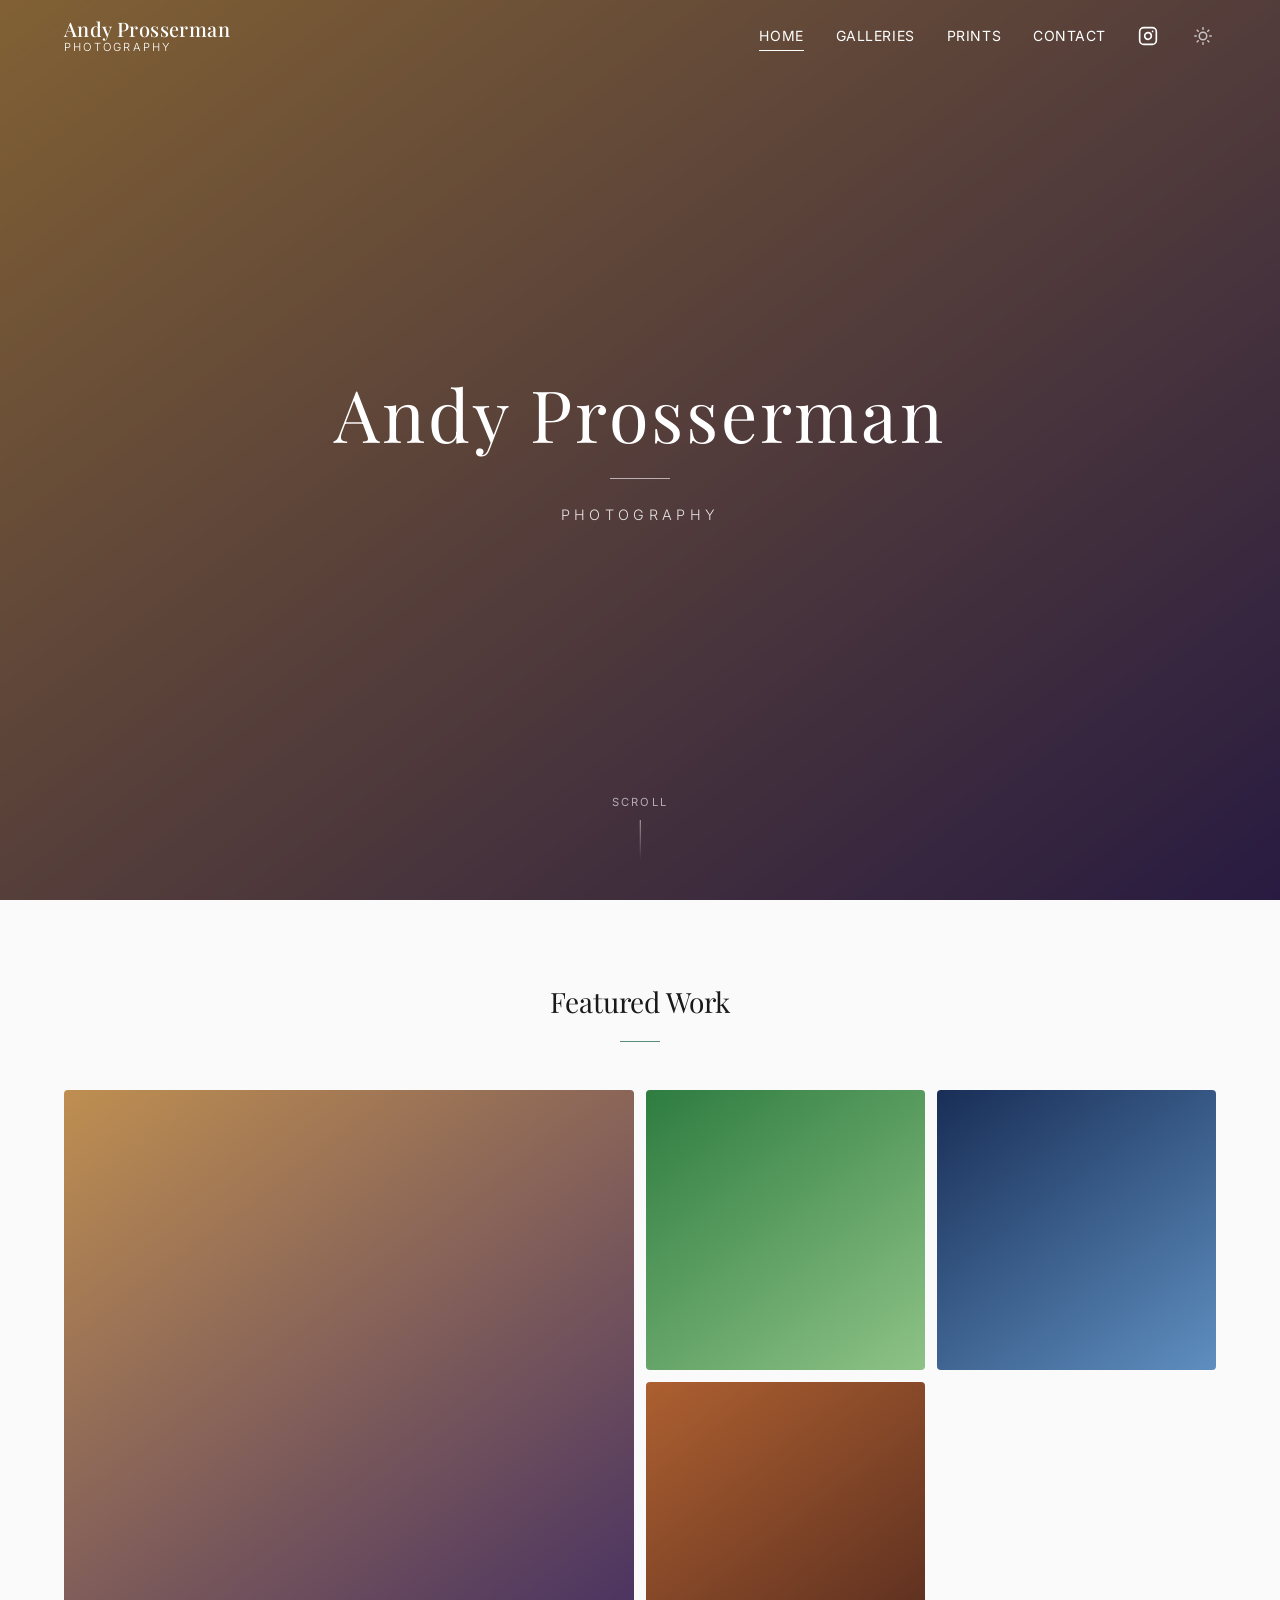
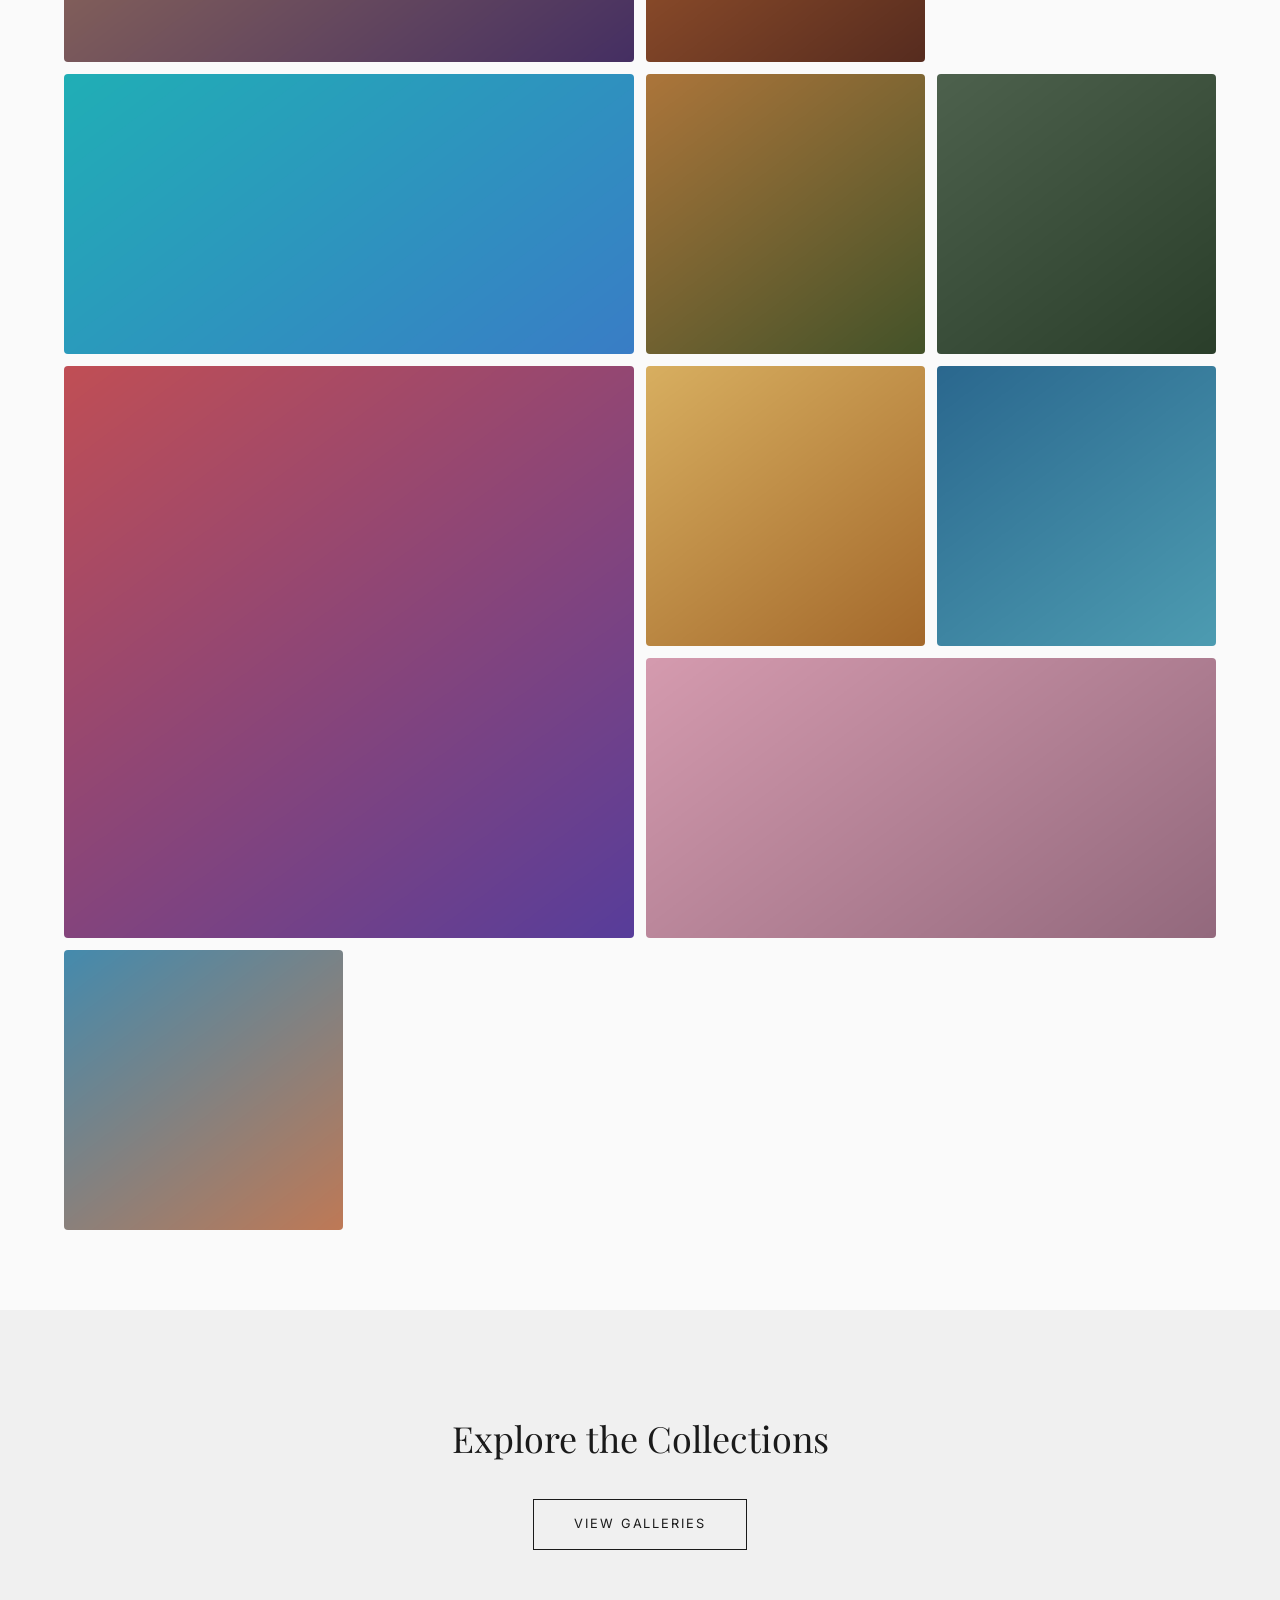
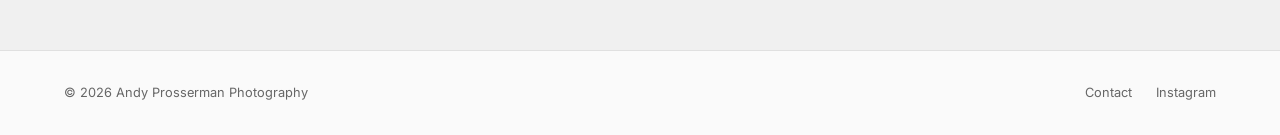
==== index.html @ 7dec8a76 "Initial commit - Andy Prosserman Photography website" ====
<!DOCTYPE html>
<html lang="en">
<head>
  <meta charset="UTF-8">
  <meta name="viewport" content="width=device-width, initial-scale=1.0">
  <title>Andy Prosserman Photography</title>
  <link rel="stylesheet" href="styles.css">
  <link rel="preconnect" href="https://fonts.googleapis.com">
  <link rel="preconnect" href="https://fonts.gstatic.com" crossorigin>
  <link href="https://fonts.googleapis.com/css2?family=Inter:wght@300;400;500&family=Playfair+Display:wght@400;500;600&display=swap" rel="stylesheet">
</head>
<body>
  <header class="site-header">
    <div class="header-inner">
      <a href="index.html" class="logo">
        <span class="logo-name">Andy Prosserman</span>
        <span class="logo-tagline">Photography</span>
      </a>
      <button class="menu-toggle" aria-label="Toggle menu">
        <span></span><span></span><span></span>
      </button>
      <nav class="main-nav">
        <a href="index.html" class="active">Home</a>
        <a href="galleries.html">Galleries</a>
        <a href="prints.html">Prints</a>
        <a href="contact.html">Contact</a>
        <a href="#" class="nav-instagram" id="instagramLink" target="_blank" rel="noopener" aria-label="Instagram">
          <svg width="20" height="20" viewBox="0 0 24 24" fill="none" stroke="currentColor" stroke-width="2" stroke-linecap="round" stroke-linejoin="round">
            <rect x="2" y="2" width="20" height="20" rx="5" ry="5"/>
            <path d="M16 11.37A4 4 0 1 1 12.63 8 4 4 0 0 1 16 11.37z"/>
            <line x1="17.5" y1="6.5" x2="17.51" y2="6.5"/>
          </svg>
        </a>
        <button class="dark-mode-toggle" id="darkModeToggle" aria-label="Toggle dark mode">
          <svg class="icon-sun" width="18" height="18" viewBox="0 0 24 24" fill="none" stroke="currentColor" stroke-width="2" stroke-linecap="round" stroke-linejoin="round">
            <circle cx="12" cy="12" r="5"/><line x1="12" y1="1" x2="12" y2="3"/><line x1="12" y1="21" x2="12" y2="23"/><line x1="4.22" y1="4.22" x2="5.64" y2="5.64"/><line x1="18.36" y1="18.36" x2="19.78" y2="19.78"/><line x1="1" y1="12" x2="3" y2="12"/><line x1="21" y1="12" x2="23" y2="12"/><line x1="4.22" y1="19.78" x2="5.64" y2="18.36"/><line x1="18.36" y1="5.64" x2="19.78" y2="4.22"/>
          </svg>
          <svg class="icon-moon" width="18" height="18" viewBox="0 0 24 24" fill="none" stroke="currentColor" stroke-width="2" stroke-linecap="round" stroke-linejoin="round">
            <path d="M21 12.79A9 9 0 1 1 11.21 3 7 7 0 0 0 21 12.79z"/>
          </svg>
        </button>
      </nav>
    </div>
  </header>

  <main>
    <section class="hero" id="hero">
      <img class="hero-bg" id="heroBg" src="" alt="">
      <div class="hero-overlay"></div>
      <div class="hero-content">
        <h1 class="reveal">Andy Prosserman</h1>
        <div class="hero-divider reveal"></div>
        <p class="reveal">Photography</p>
      </div>
      <div class="hero-scroll-hint">
        <span>Scroll</span>
        <div class="scroll-line"></div>
      </div>
    </section>

    <section class="featured-work">
      <div class="container">
        <h2 class="section-title reveal">Featured Work</h2>
        <div class="photo-grid mixed-grid" id="featuredGrid"></div>
      </div>
    </section>

    <section class="cta-section">
      <div class="container">
        <h2 class="reveal">Explore the Collections</h2>
        <a href="galleries.html" class="btn reveal">View Galleries</a>
      </div>
    </section>
  </main>

  <footer class="site-footer">
    <div class="container">
      <div class="footer-inner">
        <p>&copy; <span id="year"></span> Andy Prosserman Photography</p>
        <div class="footer-links">
          <a href="contact.html">Contact</a>
          <a href="#" id="footerInstagram" target="_blank" rel="noopener">Instagram</a>
        </div>
      </div>
    </div>
  </footer>

  <div class="lightbox" id="lightbox">
    <button class="lightbox-close" aria-label="Close">&times;</button>
    <button class="lightbox-prev" aria-label="Previous">&lsaquo;</button>
    <button class="lightbox-next" aria-label="Next">&rsaquo;</button>
    <div class="lightbox-content">
      <img src="" alt="" id="lightboxImg">
      <div class="lightbox-caption" id="lightboxCaption"></div>
    </div>
  </div>

  <script src="script.js"></script>
  <script>
    loadFeaturedPhotos();
  </script>
</body>
</html>
---- styles.css ----
/* === Reset & Base === */
*, *::before, *::after {
  margin: 0;
  padding: 0;
  box-sizing: border-box;
}

:root {
  --bg: #fafafa;
  --bg-alt: #f0f0f0;
  --text: #1a1a1a;
  --text-light: #666;
  --accent: #5a8a7a;
  --accent-hover: #4a7568;
  --border: #e0e0e0;
  --white: #ffffff;
  --shadow: 0 2px 20px rgba(0, 0, 0, 0.08);
  --shadow-lg: 0 8px 40px rgba(0, 0, 0, 0.12);
  --radius: 4px;
  --transition: 0.3s ease;
  --font-body: 'Inter', -apple-system, BlinkMacSystemFont, sans-serif;
  --font-heading: 'Playfair Display', Georgia, serif;
}

[data-theme="dark"] {
  --bg: #0f0f0f;
  --bg-alt: #1a1a1a;
  --text: #e8e8e8;
  --text-light: #999;
  --border: #2a2a2a;
  --white: #ffffff;
  --shadow: 0 2px 20px rgba(0, 0, 0, 0.3);
  --shadow-lg: 0 8px 40px rgba(0, 0, 0, 0.5);
}

[data-theme="dark"] .site-header {
  background: rgba(15, 15, 15, 0.95);
}

[data-theme="dark"] .site-header.header-transparent {
  background: transparent;
}

[data-theme="dark"] .main-nav a:hover,
[data-theme="dark"] .main-nav a.active {
  color: var(--text);
}

[data-theme="dark"] .form-group input,
[data-theme="dark"] .form-group select,
[data-theme="dark"] .form-group textarea,
[data-theme="dark"] .notify-form input {
  background: #1a1a1a;
  color: var(--text);
  border-color: var(--border);
}

[data-theme="dark"] .lightbox {
  background: rgba(0, 0, 0, 0.97);
}

[data-theme="dark"] .btn {
  color: var(--text);
  border-color: var(--text);
}

[data-theme="dark"] .btn:hover {
  background: var(--text);
  color: #0f0f0f;
}

html {
  scroll-behavior: smooth;
}

body {
  font-family: var(--font-body);
  color: var(--text);
  background: var(--bg);
  line-height: 1.6;
  -webkit-font-smoothing: antialiased;
}

img {
  max-width: 100%;
  height: auto;
  display: block;
}

a {
  color: var(--text);
  text-decoration: none;
  transition: color var(--transition);
}

a:hover {
  color: var(--accent);
}

.container {
  max-width: 1200px;
  margin: 0 auto;
  padding: 0 24px;
}

/* === Header === */
.site-header {
  position: fixed;
  top: 0;
  left: 0;
  right: 0;
  z-index: 100;
  background: rgba(250, 250, 250, 0.95);
  backdrop-filter: blur(10px);
  border-bottom: 1px solid var(--border);
  transition: background 0.4s ease, border-color 0.4s ease;
}

.site-header.header-transparent {
  background: transparent;
  backdrop-filter: none;
  border-bottom-color: transparent;
}

.site-header.header-transparent .logo-name,
.site-header.header-transparent .logo-tagline,
.site-header.header-transparent .main-nav a,
.site-header.header-transparent .menu-toggle span {
  color: white;
}

.site-header.header-transparent .nav-instagram {
  color: white;
}

.header-inner {
  max-width: 1200px;
  margin: 0 auto;
  padding: 0 24px;
  display: flex;
  align-items: center;
  justify-content: space-between;
  height: 72px;
}

.logo {
  display: flex;
  flex-direction: column;
  line-height: 1.2;
}

.logo:hover {
  color: var(--text);
}

.logo-name {
  font-family: var(--font-heading);
  font-size: 1.25rem;
  font-weight: 500;
  letter-spacing: 0.02em;
  transition: color 0.4s ease;
}

.logo-tagline {
  font-size: 0.7rem;
  text-transform: uppercase;
  letter-spacing: 0.2em;
  color: var(--text-light);
  font-weight: 300;
  transition: color 0.4s ease;
}

.main-nav {
  display: flex;
  align-items: center;
  gap: clamp(16px, 2.5vw, 32px);
}

.main-nav a {
  font-size: 0.875rem;
  font-weight: 400;
  letter-spacing: 0.04em;
  text-transform: uppercase;
  color: var(--text-light);
  position: relative;
  transition: color 0.4s ease;
}

.main-nav a::after {
  content: '';
  position: absolute;
  bottom: -4px;
  left: 0;
  width: 0;
  height: 1px;
  background: var(--accent);
  transition: width var(--transition);
}

.main-nav a:hover,
.main-nav a.active {
  color: var(--text);
}

.site-header.header-transparent .main-nav a:hover,
.site-header.header-transparent .main-nav a.active {
  color: white;
}

.main-nav a:hover::after,
.main-nav a.active::after {
  width: 100%;
}

.site-header.header-transparent .main-nav a::after {
  background: white;
}

.nav-instagram {
  display: flex;
  align-items: center;
  transition: color 0.4s ease;
}

.nav-instagram::after {
  display: none !important;
}

/* Dark Mode Toggle */
.dark-mode-toggle {
  background: none;
  border: none;
  cursor: pointer;
  padding: 4px;
  display: flex;
  align-items: center;
  justify-content: center;
  color: var(--text-light);
  transition: color var(--transition);
}

.dark-mode-toggle:hover {
  color: var(--text);
}

.site-header.header-transparent .dark-mode-toggle {
  color: rgba(255, 255, 255, 0.7);
}

.site-header.header-transparent .dark-mode-toggle:hover {
  color: white;
}

.dark-mode-toggle .icon-moon {
  display: none;
}

[data-theme="dark"] .dark-mode-toggle .icon-sun {
  display: none;
}

[data-theme="dark"] .dark-mode-toggle .icon-moon {
  display: block;
}

.menu-toggle {
  display: none;
  flex-direction: column;
  gap: 5px;
  background: none;
  border: none;
  cursor: pointer;
  padding: 4px;
}

.menu-toggle span {
  display: block;
  width: 24px;
  height: 2px;
  background: var(--text);
  transition: var(--transition);
}

/* === Hero (Full-Bleed) === */
.hero {
  position: relative;
  height: 100vh;
  min-height: 600px;
  display: flex;
  align-items: center;
  justify-content: center;
  overflow: hidden;
}

.hero-bg {
  position: absolute;
  inset: 0;
  width: 100%;
  height: 100%;
  object-fit: cover;
  z-index: 0;
}

.hero-overlay {
  position: absolute;
  inset: 0;
  background: rgba(0, 0, 0, 0.35);
  z-index: 1;
}

.hero-content {
  position: relative;
  z-index: 2;
  text-align: center;
  color: white;
  padding: 0 24px;
  max-width: 100%;
}

.hero h1 {
  font-family: var(--font-heading);
  font-size: clamp(2.5rem, 6vw, 4.5rem);
  font-weight: 400;
  letter-spacing: 0.04em;
  margin-bottom: 0;
  line-height: 1.1;
}

.hero-divider {
  width: 60px;
  height: 1px;
  background: rgba(255, 255, 255, 0.6);
  margin: 24px auto;
}

.hero p {
  font-size: 0.9rem;
  text-transform: uppercase;
  letter-spacing: 0.3em;
  font-weight: 300;
  color: rgba(255, 255, 255, 0.85);
}

.hero-scroll-hint {
  position: absolute;
  bottom: 40px;
  left: 50%;
  transform: translateX(-50%);
  z-index: 2;
  display: flex;
  flex-direction: column;
  align-items: center;
  gap: 8px;
  color: rgba(255, 255, 255, 0.6);
}

.hero-scroll-hint span {
  font-size: 0.7rem;
  text-transform: uppercase;
  letter-spacing: 0.2em;
}

.scroll-line {
  width: 1px;
  height: 40px;
  background: linear-gradient(to bottom, rgba(255,255,255,0.6), transparent);
  animation: scrollPulse 2s ease-in-out infinite;
}

@keyframes scrollPulse {
  0%, 100% { opacity: 1; transform: scaleY(1); }
  50% { opacity: 0.4; transform: scaleY(0.6); }
}

/* === Scroll Reveal === */
.reveal {
  opacity: 0;
  transform: translateY(30px);
  transition: opacity 0.8s ease, transform 0.8s ease;
}

.reveal.visible {
  opacity: 1;
  transform: translateY(0);
}

.reveal-delay-1 { transition-delay: 0.1s; }
.reveal-delay-2 { transition-delay: 0.2s; }
.reveal-delay-3 { transition-delay: 0.3s; }

/* === Section Titles === */
.section-title {
  font-family: var(--font-heading);
  font-size: 1.75rem;
  font-weight: 400;
  text-align: center;
  margin-bottom: 48px;
  position: relative;
}

.section-title::after {
  content: '';
  display: block;
  width: 40px;
  height: 1px;
  background: var(--accent);
  margin: 16px auto 0;
}

/* === Photo Grid === */
.photo-grid {
  display: grid;
  grid-template-columns: repeat(3, 1fr);
  gap: 16px;
}

/* Mixed grid: varied sizes for visual interest */
.mixed-grid {
  grid-template-columns: repeat(4, 1fr);
  grid-auto-rows: 280px;
  gap: 12px;
}

.mixed-grid .photo-card { aspect-ratio: auto; }

.mixed-grid .photo-card:nth-child(1) {
  grid-column: span 2;
  grid-row: span 2;
}

.mixed-grid .photo-card:nth-child(5) {
  grid-column: span 2;
}

.mixed-grid .photo-card:nth-child(8) {
  grid-column: span 2;
  grid-row: span 2;
}

.mixed-grid .photo-card:nth-child(11) {
  grid-column: span 2;
}

/* === Photo Card === */
.photo-card {
  position: relative;
  overflow: hidden;
  border-radius: var(--radius);
  cursor: pointer;
  aspect-ratio: 4 / 3;
  background: var(--bg-alt);
}

.photo-card img {
  width: 100%;
  height: 100%;
  object-fit: cover;
  transition: transform 0.8s cubic-bezier(0.25, 0.46, 0.45, 0.94), filter 0.5s ease;
}

.photo-card:hover img {
  transform: scale(1.08);
  filter: brightness(1.05);
}

.photo-card .photo-overlay {
  position: absolute;
  inset: 0;
  display: flex;
  flex-direction: column;
  justify-content: flex-end;
  padding: 24px 20px;
  background: linear-gradient(transparent 50%, rgba(0, 0, 0, 0.5));
  color: white;
  opacity: 0;
  transition: opacity 0.4s ease;
}

.photo-card:hover .photo-overlay {
  opacity: 1;
}

.photo-overlay .photo-location {
  font-size: 0.75rem;
  text-transform: uppercase;
  letter-spacing: 0.15em;
  font-weight: 400;
}

.photo-overlay .photo-view {
  position: absolute;
  top: 50%;
  left: 50%;
  transform: translate(-50%, -50%) scale(0.8);
  width: 48px;
  height: 48px;
  border: 2px solid rgba(255, 255, 255, 0.8);
  border-radius: 50%;
  display: flex;
  align-items: center;
  justify-content: center;
  transition: transform 0.4s ease, opacity 0.4s ease;
  opacity: 0;
}

.photo-card:hover .photo-view {
  transform: translate(-50%, -50%) scale(1);
  opacity: 1;
}

.photo-view svg {
  width: 20px;
  height: 20px;
  stroke: white;
  fill: none;
  stroke-width: 2;
}

/* Scroll-triggered card animation */
.photo-card {
  opacity: 0;
  transform: translateY(40px);
  transition: opacity 0.6s ease, transform 0.6s ease;
}

.photo-card.visible {
  opacity: 1;
  transform: translateY(0);
}

/* Staggered delays */
.photo-card:nth-child(4n+1) { transition-delay: 0s; }
.photo-card:nth-child(4n+2) { transition-delay: 0.1s; }
.photo-card:nth-child(4n+3) { transition-delay: 0.2s; }
.photo-card:nth-child(4n+4) { transition-delay: 0.3s; }

/* === Featured Work === */
.featured-work {
  padding: 80px 0 80px;
}

/* === CTA Section === */
.cta-section {
  padding: 100px 0;
  text-align: center;
  background: var(--bg-alt);
}

.cta-section h2 {
  font-family: var(--font-heading);
  font-size: 2.25rem;
  font-weight: 400;
  margin-bottom: 32px;
}

/* === Button === */
.btn {
  display: inline-block;
  padding: 14px 40px;
  background: transparent;
  color: var(--text);
  font-family: var(--font-body);
  font-size: 0.8rem;
  font-weight: 400;
  letter-spacing: 0.15em;
  text-transform: uppercase;
  border: 1px solid var(--text);
  border-radius: 0;
  cursor: pointer;
  transition: background var(--transition), color var(--transition), transform var(--transition);
}

.btn:hover {
  background: var(--text);
  color: var(--white);
  transform: translateY(-2px);
}

.btn-full {
  width: 100%;
}

.btn-accent {
  background: var(--accent);
  color: var(--white);
  border-color: var(--accent);
}

.btn-accent:hover {
  background: var(--accent-hover);
  border-color: var(--accent-hover);
  color: var(--white);
}

/* === Page Header === */
.page-header {
  padding: 120px 0 48px;
  text-align: center;
}

.page-header h1 {
  font-family: var(--font-heading);
  font-size: 2.5rem;
  font-weight: 400;
  margin-bottom: 12px;
}

.page-header p {
  color: var(--text-light);
  font-weight: 300;
}

.back-link {
  display: inline-block;
  font-size: 0.875rem;
  color: var(--accent);
  margin-bottom: 16px;
}

.back-link:hover {
  color: var(--accent-hover);
}

/* === Galleries Grid === */
.galleries-grid-section {
  padding: 0 0 80px;
}

.galleries-grid {
  display: grid;
  grid-template-columns: repeat(2, 1fr);
  gap: 24px;
}

.gallery-card {
  position: relative;
  overflow: hidden;
  border-radius: var(--radius);
  aspect-ratio: 16 / 10;
  background: var(--bg-alt);
  opacity: 0;
  transform: translateY(40px);
  transition: opacity 0.6s ease, transform 0.6s ease;
}

.gallery-card.visible {
  opacity: 1;
  transform: translateY(0);
}

.gallery-card:nth-child(2n+2) { transition-delay: 0.15s; }

.gallery-card img {
  width: 100%;
  height: 100%;
  object-fit: cover;
  transition: transform 0.8s cubic-bezier(0.25, 0.46, 0.45, 0.94);
}

.gallery-card:hover img {
  transform: scale(1.08);
}

.gallery-card .gallery-card-overlay {
  position: absolute;
  inset: 0;
  display: flex;
  flex-direction: column;
  justify-content: flex-end;
  padding: 32px;
  background: linear-gradient(transparent 40%, rgba(0, 0, 0, 0.7));
  color: white;
  transition: background var(--transition);
}

.gallery-card:hover .gallery-card-overlay {
  background: linear-gradient(transparent 30%, rgba(0, 0, 0, 0.8));
}

.gallery-card-overlay h3 {
  font-family: var(--font-heading);
  font-size: 1.5rem;
  font-weight: 400;
  margin-bottom: 4px;
}

.gallery-card-overlay p {
  font-size: 0.85rem;
  opacity: 0.85;
  font-weight: 300;
}

/* === Gallery Photos === */
.gallery-photos-section {
  padding: 0 0 80px;
}

/* === Prints === */
.prints-section {
  padding: 0 0 80px;
}

.prints-coming-soon {
  text-align: center;
  padding: 60px 0;
  max-width: 560px;
  margin: 0 auto;
}

.prints-icon {
  color: var(--accent);
  margin-bottom: 24px;
}

.prints-coming-soon h2 {
  font-family: var(--font-heading);
  font-size: 2rem;
  font-weight: 400;
  margin-bottom: 16px;
}

.prints-coming-soon p {
  color: var(--text-light);
  font-weight: 300;
  margin-bottom: 16px;
  line-height: 1.7;
}

.notify-form {
  display: flex;
  gap: 8px;
  max-width: 400px;
  margin: 24px auto;
}

.notify-form input {
  flex: 1;
  padding: 12px 16px;
  border: 1px solid var(--border);
  border-radius: var(--radius);
  font-family: var(--font-body);
  font-size: 0.875rem;
  background: var(--white);
  transition: border-color var(--transition);
}

.notify-form input:focus {
  outline: none;
  border-color: var(--accent);
}

.prints-note {
  font-size: 0.875rem;
  margin-top: 24px;
}

.prints-note a {
  color: var(--accent);
  text-decoration: underline;
}

.prints-preview {
  margin-top: 60px;
}

/* === Contact === */
.contact-section {
  padding: 0 0 80px;
}

.contact-grid {
  display: grid;
  grid-template-columns: 1fr 1.2fr;
  gap: 64px;
  align-items: start;
}

.contact-info h2 {
  font-family: var(--font-heading);
  font-size: 1.75rem;
  font-weight: 400;
  margin-bottom: 16px;
}

.contact-info > p {
  color: var(--text-light);
  font-weight: 300;
  line-height: 1.7;
  margin-bottom: 32px;
}

.contact-details {
  display: flex;
  flex-direction: column;
  gap: 16px;
}

.contact-item {
  display: flex;
  align-items: center;
  gap: 12px;
  color: var(--text-light);
}

.contact-item svg {
  flex-shrink: 0;
  color: var(--accent);
}

.contact-item a {
  color: var(--accent);
}

.contact-item a:hover {
  color: var(--accent-hover);
}

.contact-form {
  display: flex;
  flex-direction: column;
  gap: 20px;
}

.form-group {
  display: flex;
  flex-direction: column;
  gap: 6px;
}

.form-group label {
  font-size: 0.8rem;
  text-transform: uppercase;
  letter-spacing: 0.08em;
  color: var(--text-light);
  font-weight: 400;
}

.form-group input,
.form-group select,
.form-group textarea {
  padding: 12px 16px;
  border: 1px solid var(--border);
  border-radius: var(--radius);
  font-family: var(--font-body);
  font-size: 0.95rem;
  background: var(--white);
  color: var(--text);
  transition: border-color var(--transition);
  resize: vertical;
}

.form-group input:focus,
.form-group select:focus,
.form-group textarea:focus {
  outline: none;
  border-color: var(--accent);
}

.form-status {
  text-align: center;
  font-size: 0.9rem;
  min-height: 24px;
}

.form-status.success {
  color: var(--accent);
}

.form-status.error {
  color: #c45;
}

/* === Lightbox === */
.lightbox {
  position: fixed;
  inset: 0;
  z-index: 1000;
  background: rgba(10, 10, 10, 0.95);
  display: flex;
  align-items: center;
  justify-content: center;
  opacity: 0;
  visibility: hidden;
  transition: opacity 0.4s ease, visibility 0.4s ease;
}

.lightbox.active {
  opacity: 1;
  visibility: visible;
}

.lightbox-close {
  position: absolute;
  top: 24px;
  right: 24px;
  background: none;
  border: none;
  font-size: 2rem;
  color: rgba(255, 255, 255, 0.7);
  cursor: pointer;
  width: 48px;
  height: 48px;
  display: flex;
  align-items: center;
  justify-content: center;
  transition: color var(--transition);
  z-index: 10;
}

.lightbox-close:hover {
  color: white;
}

.lightbox-prev,
.lightbox-next {
  position: absolute;
  top: 50%;
  transform: translateY(-50%);
  background: none;
  border: none;
  font-size: 3rem;
  color: rgba(255, 255, 255, 0.4);
  cursor: pointer;
  padding: 16px;
  transition: color var(--transition);
  z-index: 10;
}

.lightbox-prev { left: 16px; }
.lightbox-next { right: 16px; }

.lightbox-prev:hover,
.lightbox-next:hover {
  color: white;
}

.lightbox-content {
  max-width: 90vw;
  max-height: 85vh;
  display: flex;
  flex-direction: column;
  align-items: center;
}

.lightbox-content img {
  max-width: 100%;
  max-height: 80vh;
  object-fit: contain;
  border-radius: 0;
}

.lightbox-caption {
  margin-top: 20px;
  font-size: 0.8rem;
  color: rgba(255, 255, 255, 0.6);
  text-align: center;
  letter-spacing: 0.08em;
  text-transform: uppercase;
}

/* === Footer === */
.site-footer {
  padding: 32px 0;
  border-top: 1px solid var(--border);
}

.footer-inner {
  display: flex;
  justify-content: space-between;
  align-items: center;
}

.footer-inner p {
  font-size: 0.8rem;
  color: var(--text-light);
}

.footer-links {
  display: flex;
  gap: 24px;
}

.footer-links a {
  font-size: 0.8rem;
  color: var(--text-light);
}

.footer-links a:hover {
  color: var(--accent);
}

/* === Responsive === */
@media (max-width: 900px) {
  .photo-grid {
    grid-template-columns: repeat(2, 1fr);
  }

  .mixed-grid {
    grid-template-columns: repeat(2, 1fr);
    grid-auto-rows: 240px;
  }

  .mixed-grid .photo-card:nth-child(1) {
    grid-column: span 2;
    grid-row: span 1;
  }

  .mixed-grid .photo-card:nth-child(5) {
    grid-column: span 1;
  }

  .mixed-grid .photo-card:nth-child(8) {
    grid-column: span 2;
    grid-row: span 1;
  }

  .mixed-grid .photo-card:nth-child(11) {
    grid-column: span 1;
  }

  .galleries-grid {
    grid-template-columns: 1fr;
  }

  .contact-grid {
    grid-template-columns: 1fr;
    gap: 40px;
  }

  .hero h1 {
    font-size: 3rem;
  }
}

@media (max-width: 640px) {
  .menu-toggle {
    display: flex;
  }

  .main-nav {
    position: fixed;
    top: 72px;
    left: 0;
    right: 0;
    background: rgba(250, 250, 250, 0.98);
    backdrop-filter: blur(10px);
    flex-direction: column;
    padding: 24px;
    gap: 20px;
    border-bottom: 1px solid var(--border);
    transform: translateY(-100%);
    opacity: 0;
    visibility: hidden;
    transition: transform 0.3s ease, opacity 0.3s ease, visibility 0.3s ease;
  }

  .site-header.header-transparent .main-nav {
    background: rgba(0, 0, 0, 0.9);
  }

  [data-theme="dark"] .main-nav {
    background: rgba(15, 15, 15, 0.98);
  }

  .main-nav.open {
    transform: translateY(0);
    opacity: 1;
    visibility: visible;
  }

  .photo-grid,
  .mixed-grid {
    grid-template-columns: repeat(2, 1fr);
    grid-auto-rows: auto;
    gap: 8px;
  }

  .mixed-grid .photo-card {
    grid-column: span 1 !important;
    grid-row: span 1 !important;
    aspect-ratio: 3 / 4;
  }

  .hero {
    min-height: 100vh;
  }

  .hero h1 {
    font-size: 2.5rem;
  }

  .hero p {
    font-size: 0.75rem;
    letter-spacing: 0.2em;
  }

  .page-header {
    padding: 100px 0 32px;
  }

  .page-header h1 {
    font-size: 2rem;
  }

  .header-inner {
    height: 60px;
  }

  .main-nav {
    top: 60px;
  }

  .notify-form {
    flex-direction: column;
  }

  .footer-inner {
    flex-direction: column;
    gap: 12px;
    text-align: center;
  }

  .lightbox-prev,
  .lightbox-next {
    font-size: 2rem;
  }
}
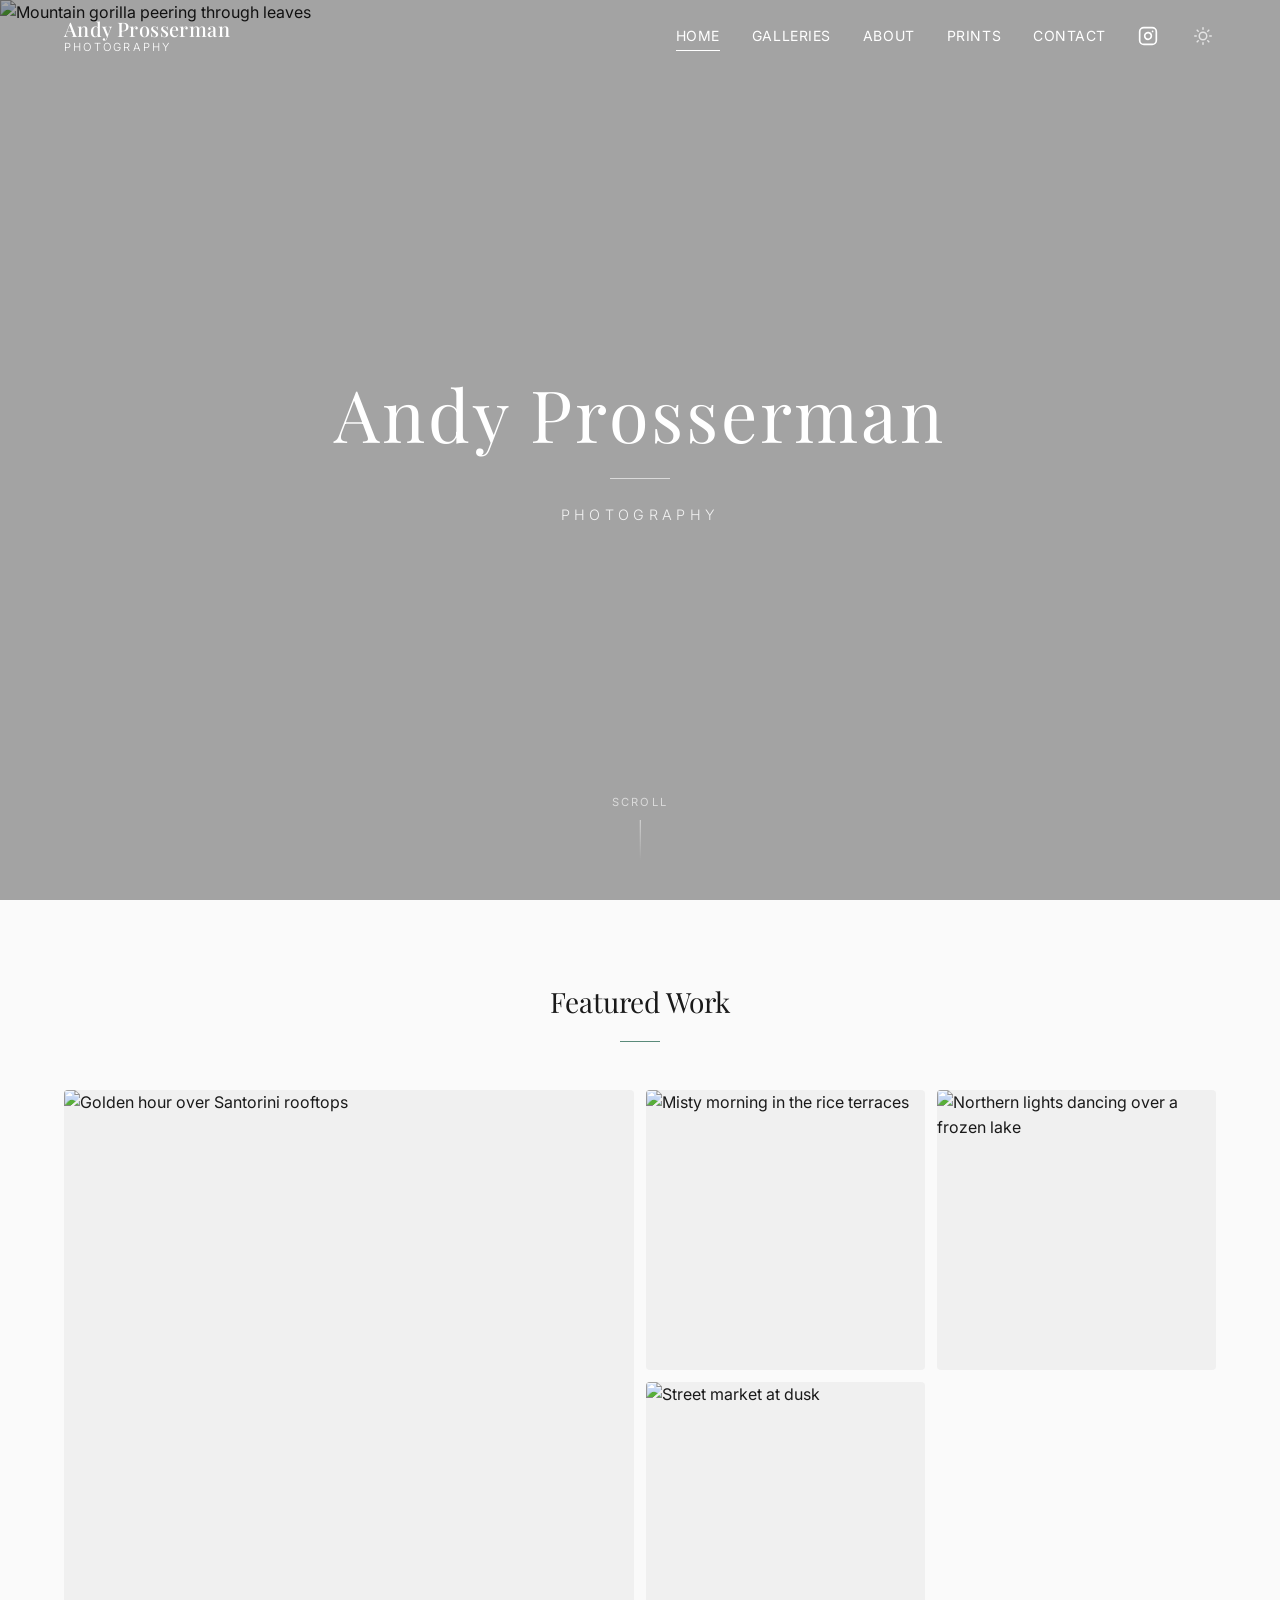
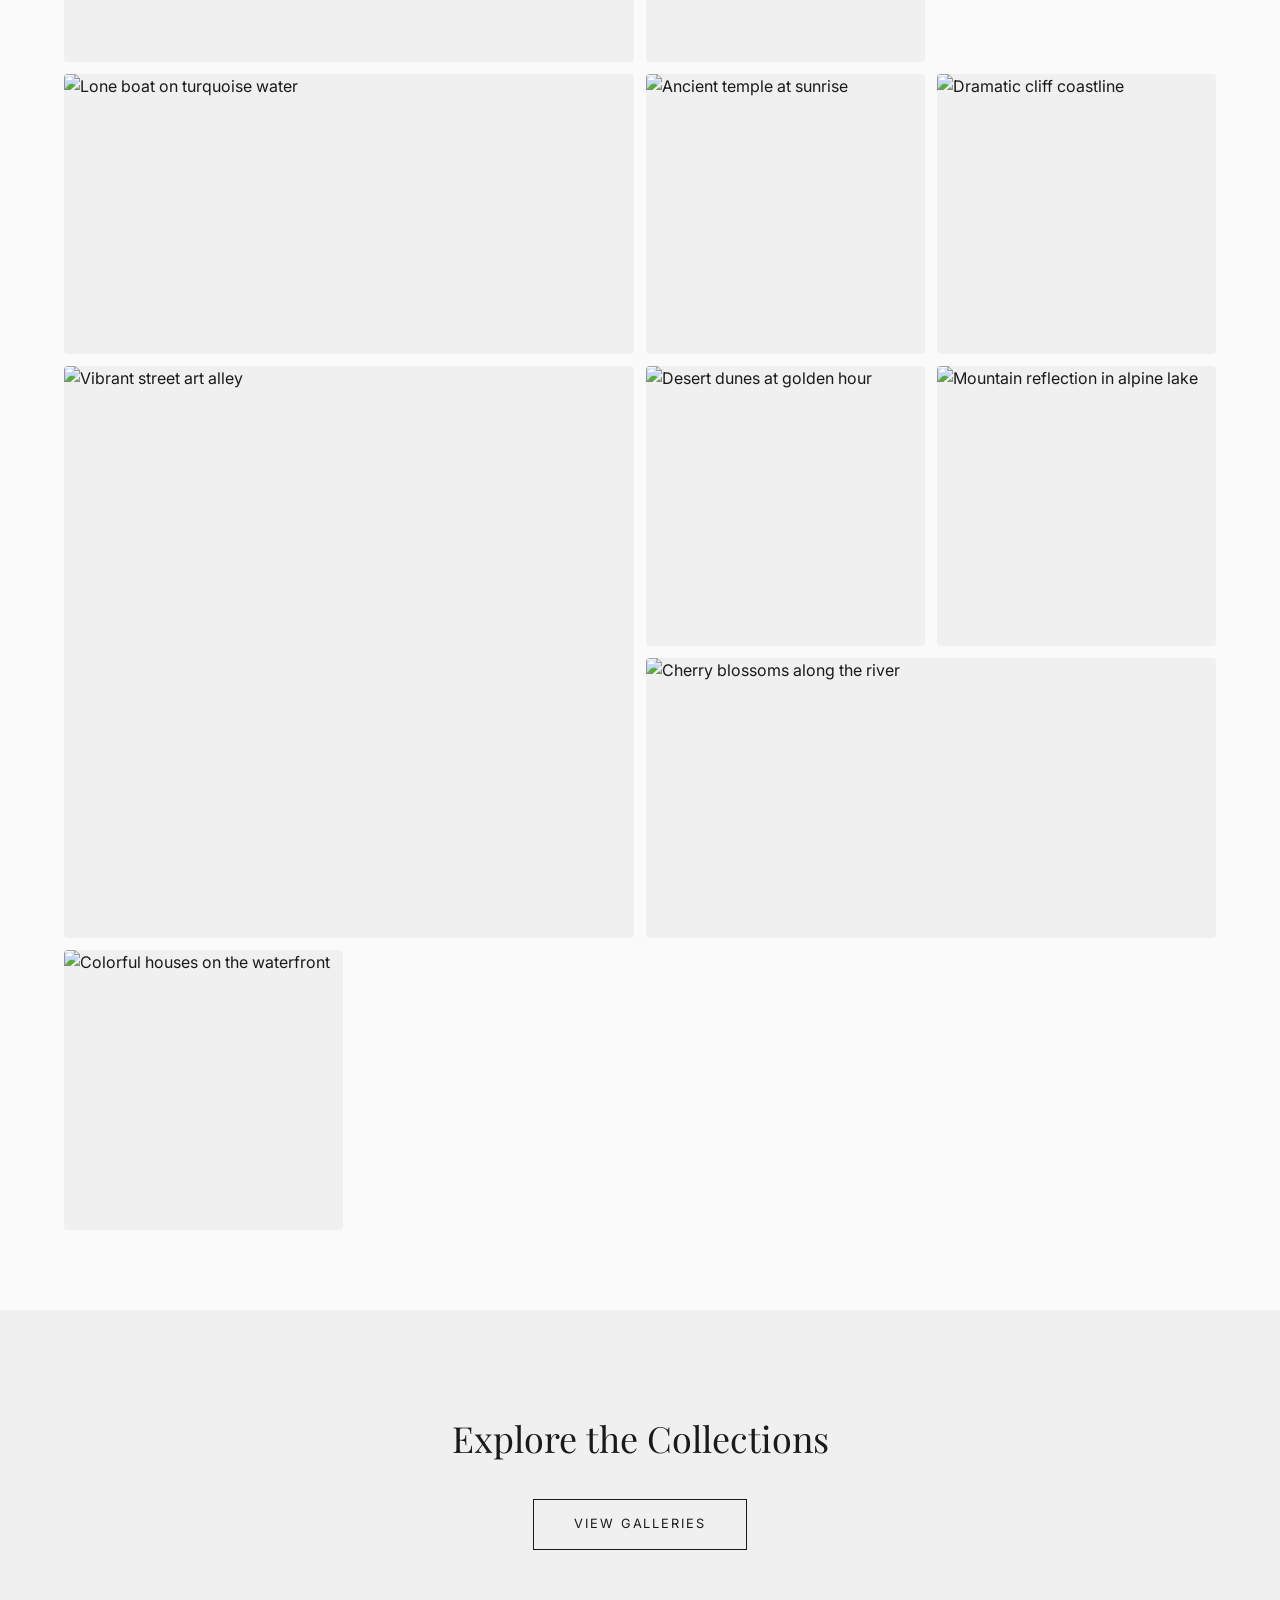
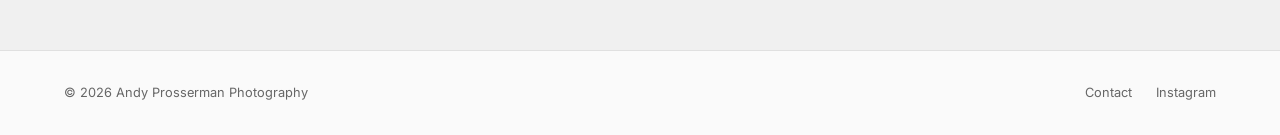
==== commit e961d6d4: "Add hero slideshow, contact page redesign, real photos - Hero: crossfade slideshow with gorilla/rhin" ====
--- a/index.html
+++ b/index.html
@@ -22,6 +22,7 @@
       <nav class="main-nav">
         <a href="index.html" class="active">Home</a>
         <a href="galleries.html">Galleries</a>
+        <a href="about.html">About</a>
         <a href="prints.html">Prints</a>
         <a href="contact.html">Contact</a>
         <a href="#" class="nav-instagram" id="instagramLink" target="_blank" rel="noopener" aria-label="Instagram">
@@ -45,7 +46,10 @@
 
   <main>
     <section class="hero" id="hero">
-      <img class="hero-bg" id="heroBg" src="" alt="">
+      <div class="hero-slideshow">
+        <img class="hero-bg active" src="images/hero/SST50060.jpg" alt="Mountain gorilla peering through leaves">
+        <img class="hero-bg" src="images/hero/_U1A7299.jpg" alt="Black rhino silhouette at golden hour">
+      </div>
       <div class="hero-overlay"></div>
       <div class="hero-content">
         <h1 class="reveal">Andy Prosserman</h1>
--- a/styles.css
+++ b/styles.css
@@ -292,13 +292,24 @@
   overflow: hidden;
 }
 
+.hero-slideshow {
+  position: absolute;
+  inset: 0;
+  z-index: 0;
+}
+
 .hero-bg {
   position: absolute;
   inset: 0;
   width: 100%;
   height: 100%;
   object-fit: cover;
-  z-index: 0;
+  opacity: 0;
+  transition: opacity 1.5s ease-in-out;
+}
+
+.hero-bg.active {
+  opacity: 1;
 }
 
 .hero-overlay {
@@ -770,9 +781,62 @@
 
 .contact-grid {
   display: grid;
-  grid-template-columns: 1fr 1.2fr;
+  grid-template-columns: 1.2fr 1fr;
   gap: 64px;
-  align-items: start;
+  align-items: stretch;
+}
+
+.contact-right {
+  display: flex;
+  flex-direction: column;
+}
+
+.contact-right .contact-image {
+  flex: 1;
+  min-height: 300px;
+  margin-top: 0;
+}
+
+.contact-left {
+  display: flex;
+  flex-direction: column;
+}
+
+.contact-image {
+  flex: 1;
+  border-radius: var(--radius);
+  overflow: hidden;
+  margin-top: 24px;
+  min-height: 200px;
+}
+
+.contact-image img {
+  width: 100%;
+  height: 100%;
+  display: block;
+  object-fit: cover;
+}
+
+.contact-instagram {
+  display: flex;
+  align-items: center;
+  gap: 10px;
+  margin-top: 16px;
+}
+
+.contact-instagram a {
+  color: var(--accent);
+  text-decoration: none;
+  font-weight: 400;
+}
+
+.contact-instagram a:hover {
+  color: var(--accent-hover);
+}
+
+.contact-instagram svg {
+  color: var(--text-light);
+  flex-shrink: 0;
 }
 
 .contact-info h2 {
@@ -958,6 +1022,46 @@
   text-transform: uppercase;
 }
 
+/* === About === */
+.about-section {
+  padding: 0 0 80px;
+}
+
+.about-grid {
+  display: grid;
+  grid-template-columns: 1fr 1.2fr;
+  gap: 64px;
+  align-items: center;
+}
+
+.about-image img {
+  width: 100%;
+  border-radius: var(--radius);
+  object-fit: cover;
+}
+
+.about-text h2 {
+  font-family: var(--font-heading);
+  font-size: 2rem;
+  font-weight: 400;
+  margin-bottom: 24px;
+}
+
+.about-text p {
+  color: var(--text-light);
+  font-weight: 300;
+  line-height: 1.8;
+  margin-bottom: 16px;
+}
+
+.about-text a {
+  color: var(--accent);
+}
+
+.about-text a:hover {
+  color: var(--accent-hover);
+}
+
 /* === Footer === */
 .site-footer {
   padding: 32px 0;
@@ -1022,9 +1126,15 @@
     grid-template-columns: 1fr;
   }
 
-  .contact-grid {
+  .contact-grid,
+  .about-grid {
     grid-template-columns: 1fr;
     gap: 40px;
+  }
+
+  .about-image {
+    max-width: 400px;
+    margin: 0 auto;
   }
 
   .hero h1 {
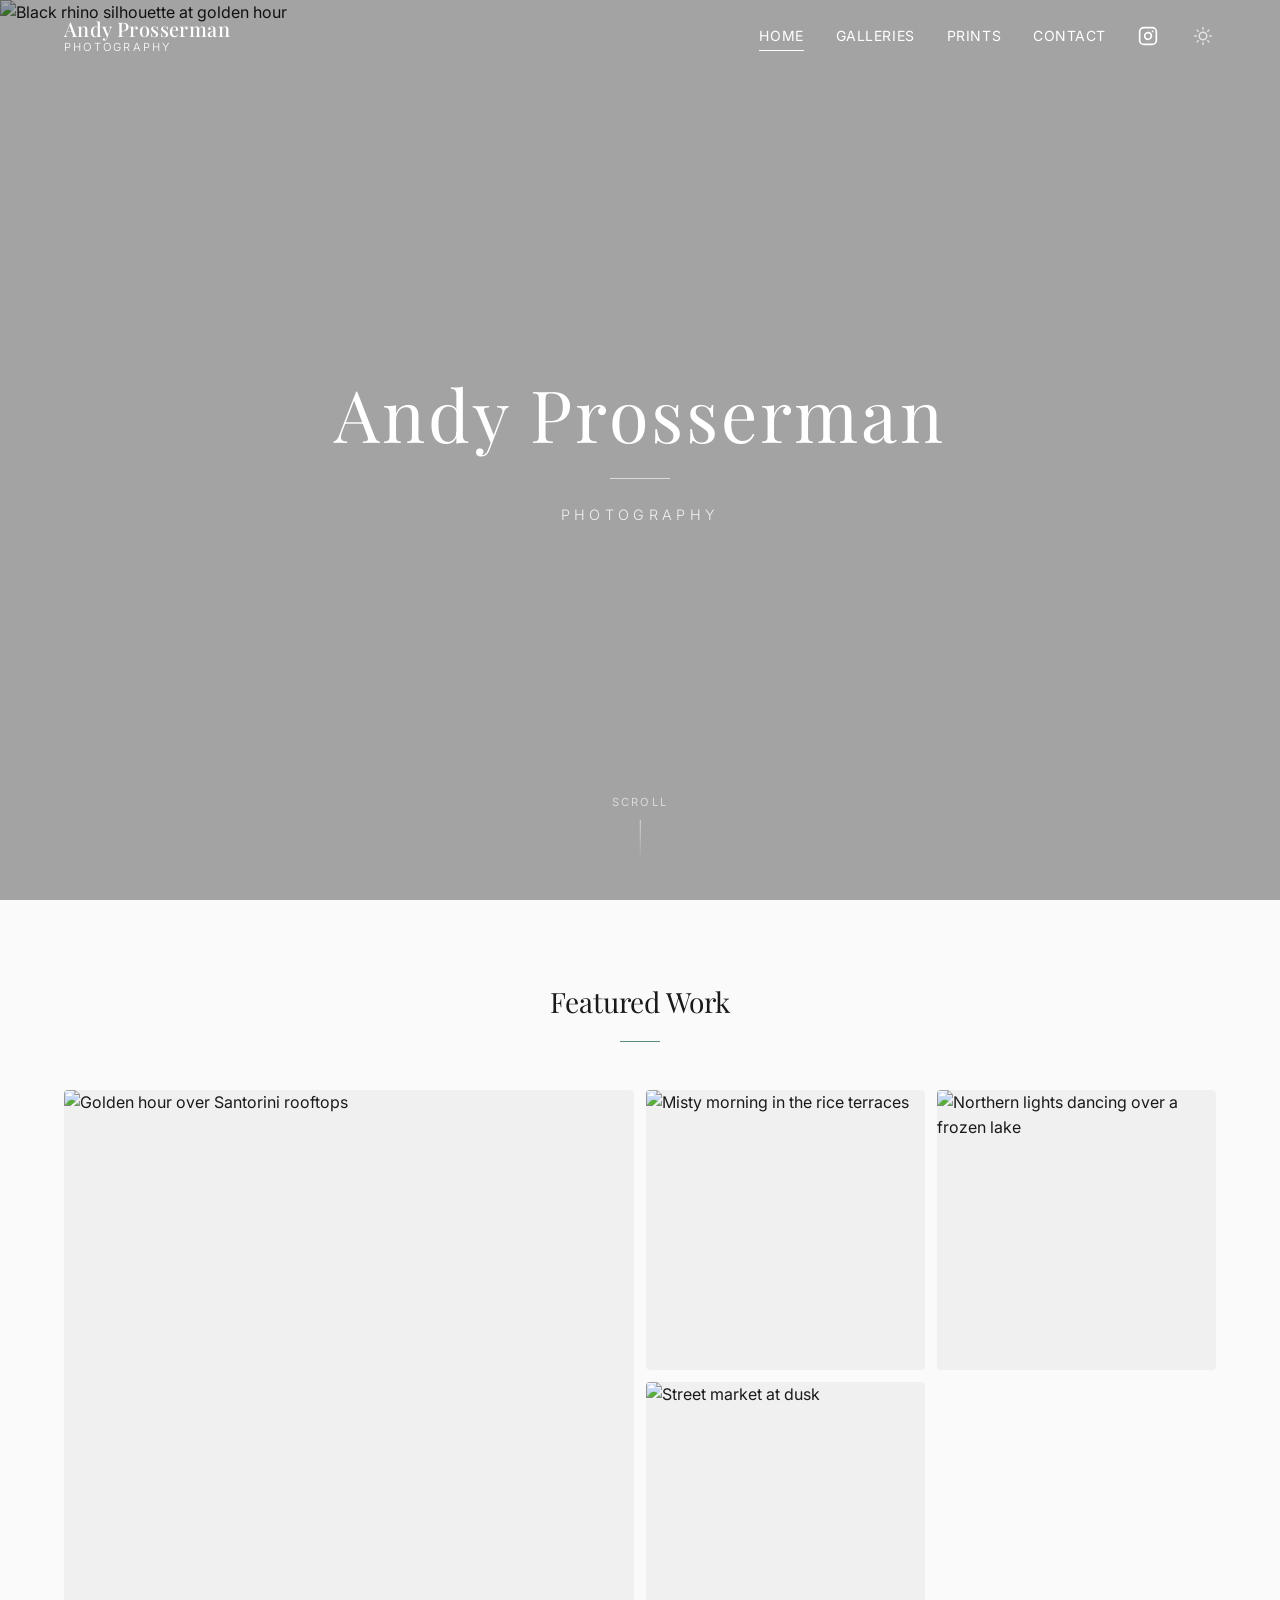
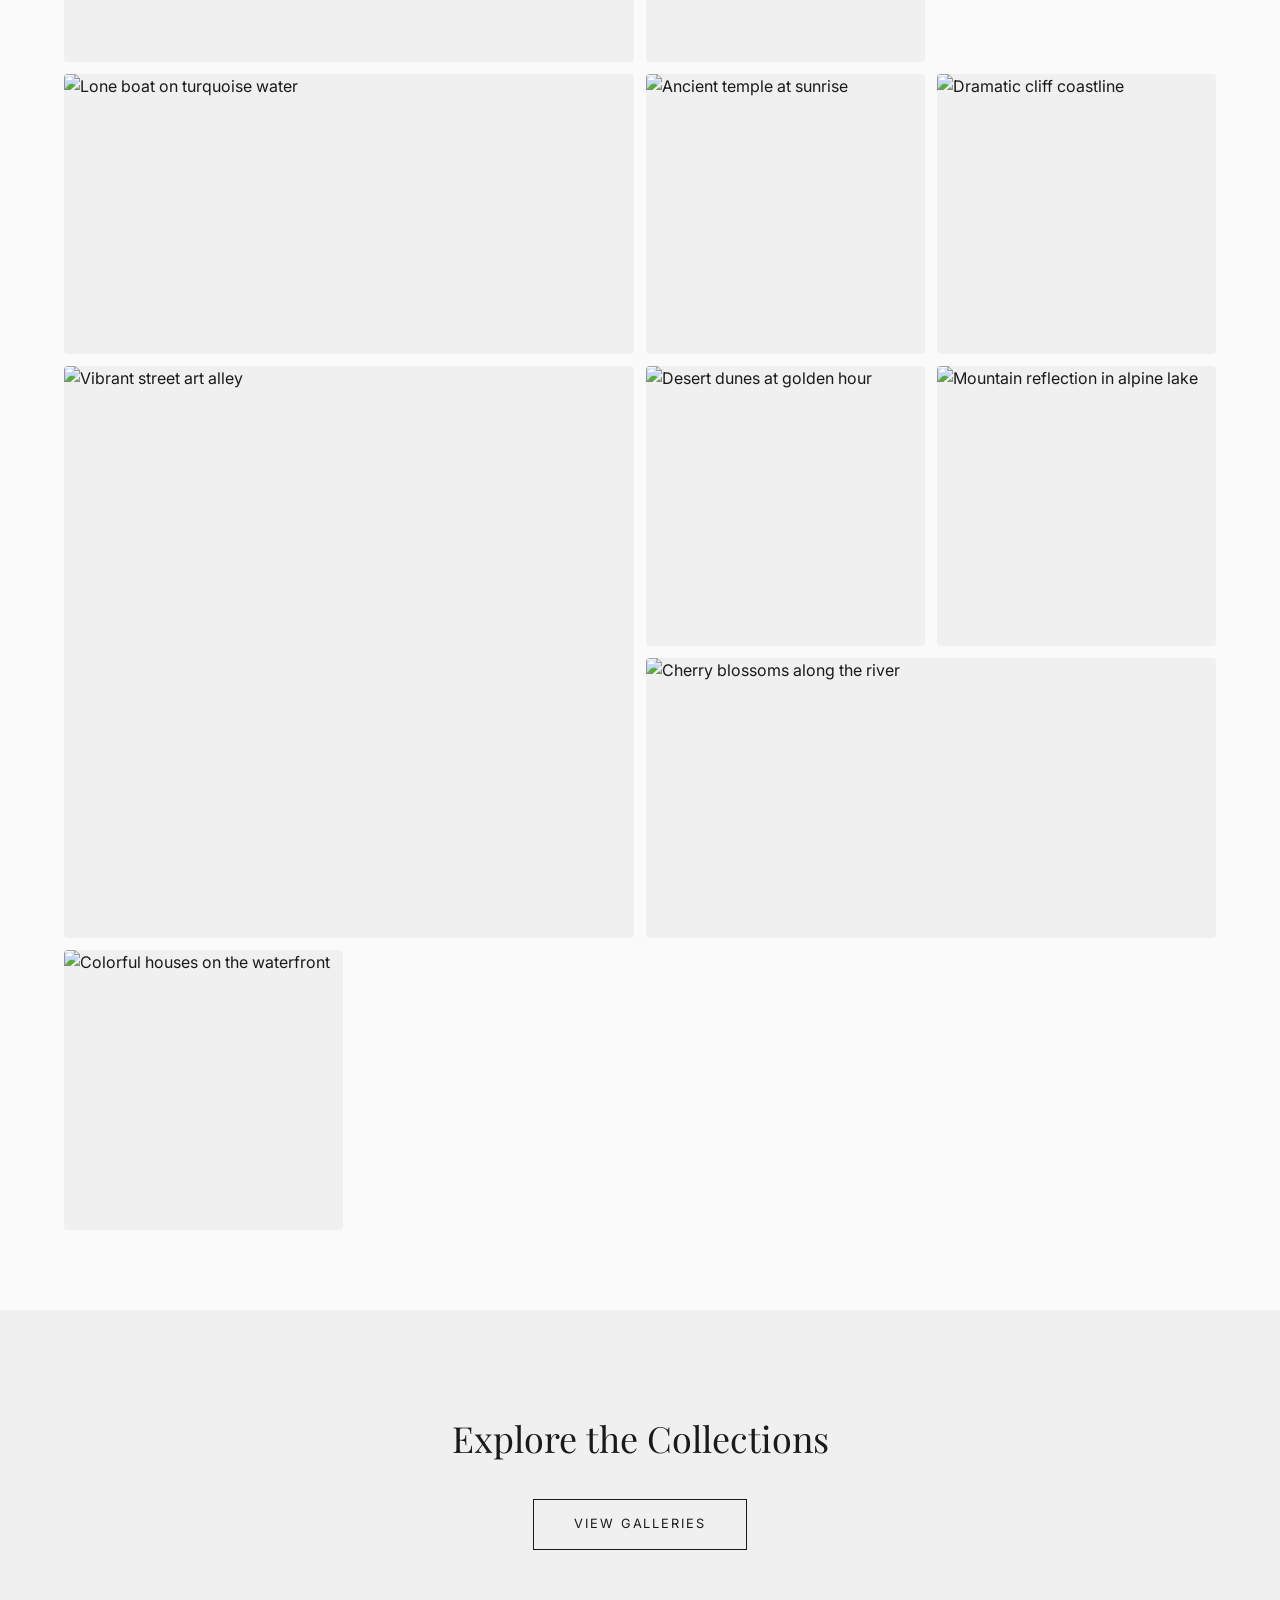
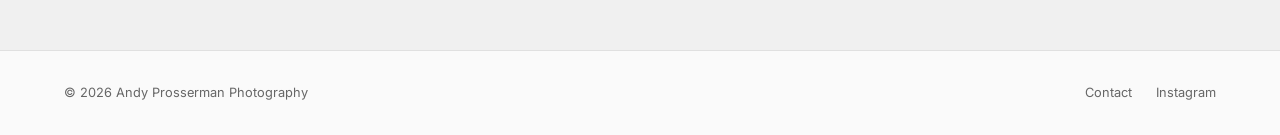
==== commit 2a2d6f48: "Remove About page, flip hero slideshow order Co-Authored-By: Claude Sonnet 4.6 <noreply@anthropic.co" ====
--- a/index.html
+++ b/index.html
@@ -22,7 +22,6 @@
       <nav class="main-nav">
         <a href="index.html" class="active">Home</a>
         <a href="galleries.html">Galleries</a>
-        <a href="about.html">About</a>
         <a href="prints.html">Prints</a>
         <a href="contact.html">Contact</a>
         <a href="#" class="nav-instagram" id="instagramLink" target="_blank" rel="noopener" aria-label="Instagram">
@@ -47,8 +46,8 @@
   <main>
     <section class="hero" id="hero">
       <div class="hero-slideshow">
-        <img class="hero-bg active" src="images/hero/SST50060.jpg" alt="Mountain gorilla peering through leaves">
-        <img class="hero-bg" src="images/hero/_U1A7299.jpg" alt="Black rhino silhouette at golden hour">
+        <img class="hero-bg active" src="images/hero/_U1A7299.jpg" alt="Black rhino silhouette at golden hour">
+        <img class="hero-bg" src="images/hero/SST50060.jpg" alt="Mountain gorilla peering through leaves">
       </div>
       <div class="hero-overlay"></div>
       <div class="hero-content">
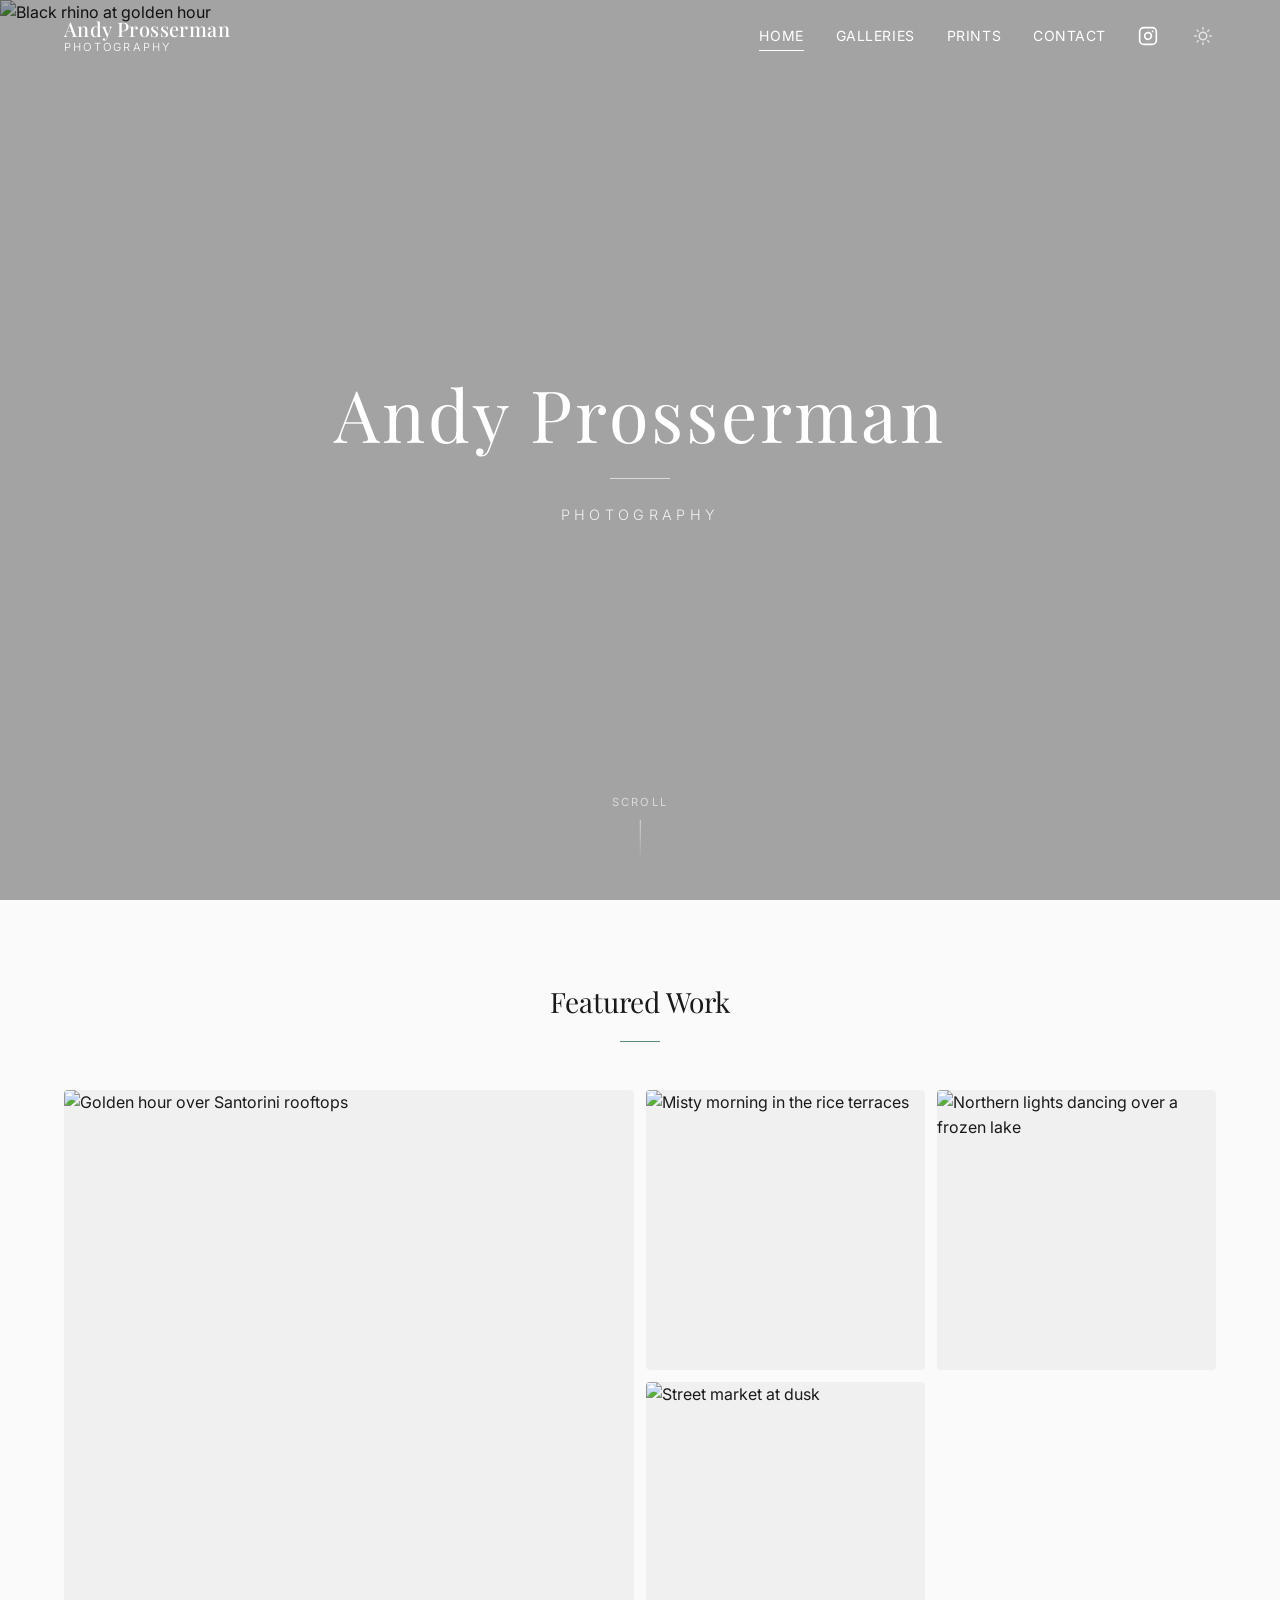
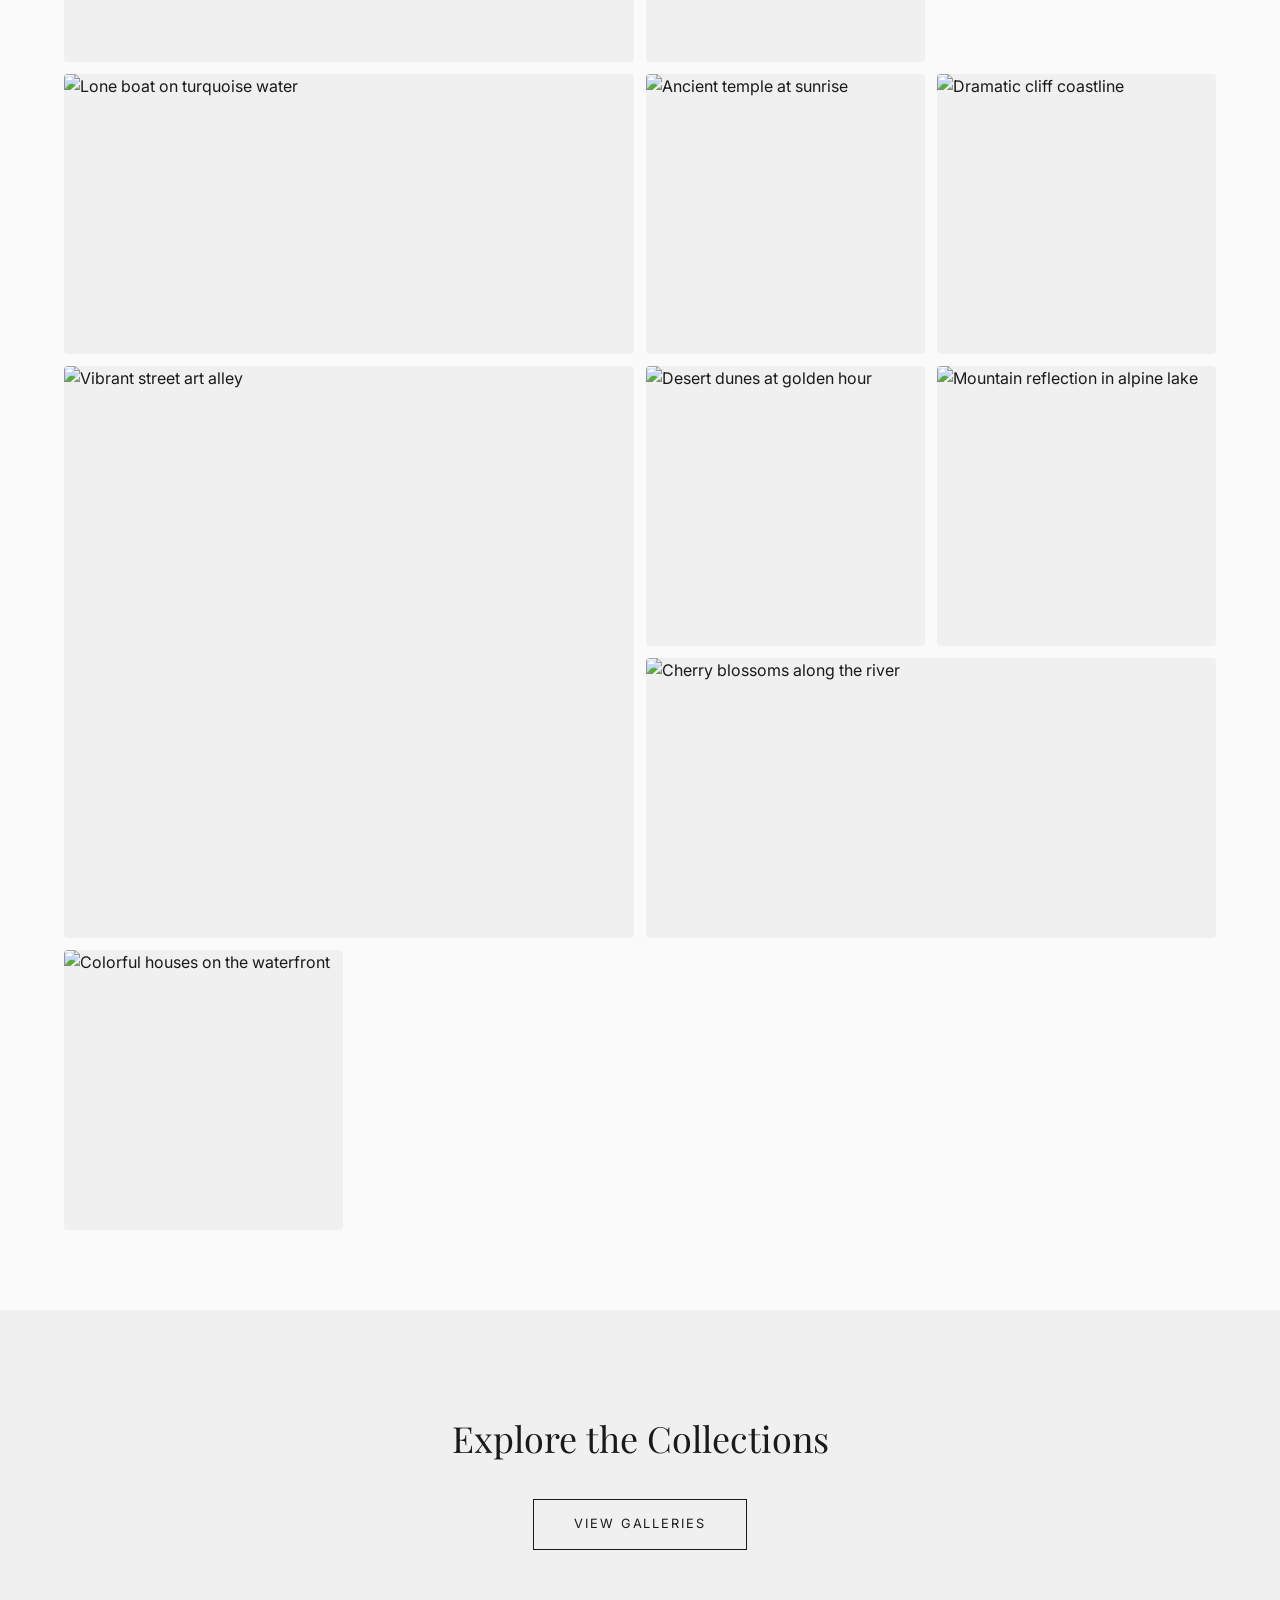
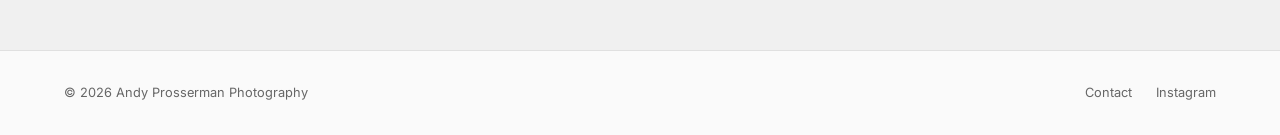
==== commit cc4f4b09: "Drive hero slideshow from photos.json Hero images now defined in photos.json hero array so adding/re" ====
--- a/index.html
+++ b/index.html
@@ -45,10 +45,7 @@
 
   <main>
     <section class="hero" id="hero">
-      <div class="hero-slideshow">
-        <img class="hero-bg active" src="images/hero/_U1A7299.jpg" alt="Black rhino silhouette at golden hour">
-        <img class="hero-bg" src="images/hero/SST50060.jpg" alt="Mountain gorilla peering through leaves">
-      </div>
+      <div class="hero-slideshow" id="heroSlideshow"></div>
       <div class="hero-overlay"></div>
       <div class="hero-content">
         <h1 class="reveal">Andy Prosserman</h1>
--- a/styles.css
+++ b/styles.css
@@ -774,109 +774,178 @@
   margin-top: 60px;
 }
 
-/* === Contact === */
-.contact-section {
-  padding: 0 0 80px;
-}
-
-.contact-grid {
+/* === Contact — Option A: Split Screen === */
+.contact-split {
   display: grid;
-  grid-template-columns: 1.2fr 1fr;
-  gap: 64px;
-  align-items: stretch;
-}
-
-.contact-right {
-  display: flex;
-  flex-direction: column;
-}
-
-.contact-right .contact-image {
-  flex: 1;
-  min-height: 300px;
-  margin-top: 0;
-}
-
-.contact-left {
-  display: flex;
-  flex-direction: column;
-}
-
-.contact-image {
-  flex: 1;
-  border-radius: var(--radius);
+  grid-template-columns: 2fr 3fr;
+  min-height: auto;
+  margin-top: 72px;
+}
+
+.contact-split-photo {
+  position: relative;
   overflow: hidden;
-  margin-top: 24px;
-  min-height: 200px;
-}
-
-.contact-image img {
+}
+
+.contact-split-photo img {
+  position: absolute;
+  inset: 0;
   width: 100%;
   height: 100%;
-  display: block;
   object-fit: cover;
-}
-
-.contact-instagram {
-  display: flex;
-  align-items: center;
-  gap: 10px;
-  margin-top: 16px;
-}
-
-.contact-instagram a {
-  color: var(--accent);
-  text-decoration: none;
+  object-position: 60% center;
+}
+
+.contact-split-form {
+  display: flex;
+  align-items: center;
+  justify-content: center;
+  padding: 120px 48px 48px;
+}
+
+.contact-split-form-inner {
+  width: 100%;
+  max-width: 440px;
+}
+
+.contact-split-form-inner h1 {
+  font-family: var(--font-heading);
+  font-size: 2.25rem;
   font-weight: 400;
-}
-
-.contact-instagram a:hover {
-  color: var(--accent-hover);
-}
-
-.contact-instagram svg {
-  color: var(--text-light);
-  flex-shrink: 0;
-}
-
-.contact-info h2 {
-  font-family: var(--font-heading);
-  font-size: 1.75rem;
-  font-weight: 400;
-  margin-bottom: 16px;
-}
-
-.contact-info > p {
+  margin-bottom: 12px;
+}
+
+.contact-blurb {
   color: var(--text-light);
   font-weight: 300;
   line-height: 1.7;
   margin-bottom: 32px;
-}
-
-.contact-details {
-  display: flex;
-  flex-direction: column;
-  gap: 16px;
-}
-
-.contact-item {
-  display: flex;
-  align-items: center;
-  gap: 12px;
+  font-size: 0.95rem;
+}
+
+.contact-instagram {
+  display: flex;
+  align-items: center;
+  gap: 10px;
+  margin-top: 20px;
+  justify-content: center;
+}
+
+.contact-instagram a {
   color: var(--text-light);
-}
-
-.contact-item svg {
+  text-decoration: none;
+  font-weight: 300;
+  font-size: 0.85rem;
+}
+
+.contact-instagram a:hover {
+  color: var(--accent);
+}
+
+.contact-instagram svg {
+  color: var(--text-light);
   flex-shrink: 0;
-  color: var(--accent);
-}
-
-.contact-item a {
-  color: var(--accent);
-}
-
-.contact-item a:hover {
-  color: var(--accent-hover);
+}
+
+/* === Contact — Option C: Full Background + Glass Card === */
+.contact-fullbg {
+  position: relative;
+  min-height: 100vh;
+  display: flex;
+  align-items: center;
+  justify-content: center;
+  padding: 100px 24px 48px;
+}
+
+.contact-fullbg-img {
+  position: absolute;
+  inset: 0;
+  width: 100%;
+  height: 100%;
+  object-fit: cover;
+  z-index: 0;
+}
+
+.contact-fullbg-overlay {
+  position: absolute;
+  inset: 0;
+  background: rgba(0, 0, 0, 0.5);
+  z-index: 1;
+}
+
+.contact-glass-card {
+  position: relative;
+  z-index: 2;
+  width: 100%;
+  max-width: 480px;
+  background: rgba(255, 255, 255, 0.12);
+  backdrop-filter: blur(20px);
+  -webkit-backdrop-filter: blur(20px);
+  border: 1px solid rgba(255, 255, 255, 0.15);
+  border-radius: 12px;
+  padding: 48px 40px;
+  color: white;
+}
+
+.contact-glass-card h1 {
+  font-family: var(--font-heading);
+  font-size: 2.25rem;
+  font-weight: 400;
+  margin-bottom: 12px;
+  color: white;
+}
+
+.contact-glass-card .contact-blurb {
+  color: rgba(255, 255, 255, 0.7);
+  margin-bottom: 28px;
+}
+
+.contact-glass-card .form-group label {
+  color: rgba(255, 255, 255, 0.7);
+}
+
+.contact-glass-card .form-group input,
+.contact-glass-card .form-group select,
+.contact-glass-card .form-group textarea {
+  background: rgba(255, 255, 255, 0.1);
+  border-color: rgba(255, 255, 255, 0.2);
+  color: white;
+}
+
+.contact-glass-card .form-group input::placeholder,
+.contact-glass-card .form-group textarea::placeholder {
+  color: rgba(255, 255, 255, 0.4);
+}
+
+.contact-glass-card .form-group input:focus,
+.contact-glass-card .form-group select:focus,
+.contact-glass-card .form-group textarea:focus {
+  border-color: rgba(255, 255, 255, 0.5);
+}
+
+.contact-glass-card .form-group select option {
+  background: #1a1a1a;
+  color: white;
+}
+
+.contact-glass-card .btn {
+  color: white;
+  border-color: rgba(255, 255, 255, 0.6);
+}
+
+.contact-glass-card .btn:hover {
+  background: rgba(255, 255, 255, 0.15);
+  color: white;
+  border-color: white;
+}
+
+.contact-glass-card .contact-instagram a,
+.contact-glass-card .contact-instagram svg {
+  color: rgba(255, 255, 255, 0.6);
+}
+
+.contact-glass-card .contact-instagram a:hover {
+  color: white;
 }
 
 .contact-form {
@@ -1126,7 +1195,19 @@
     grid-template-columns: 1fr;
   }
 
-  .contact-grid,
+  .contact-split {
+    grid-template-columns: 1fr;
+  }
+
+  .contact-split-photo {
+    height: 40vh;
+    position: relative;
+  }
+
+  .contact-split-form {
+    padding: 40px 24px;
+  }
+
   .about-grid {
     grid-template-columns: 1fr;
     gap: 40px;
